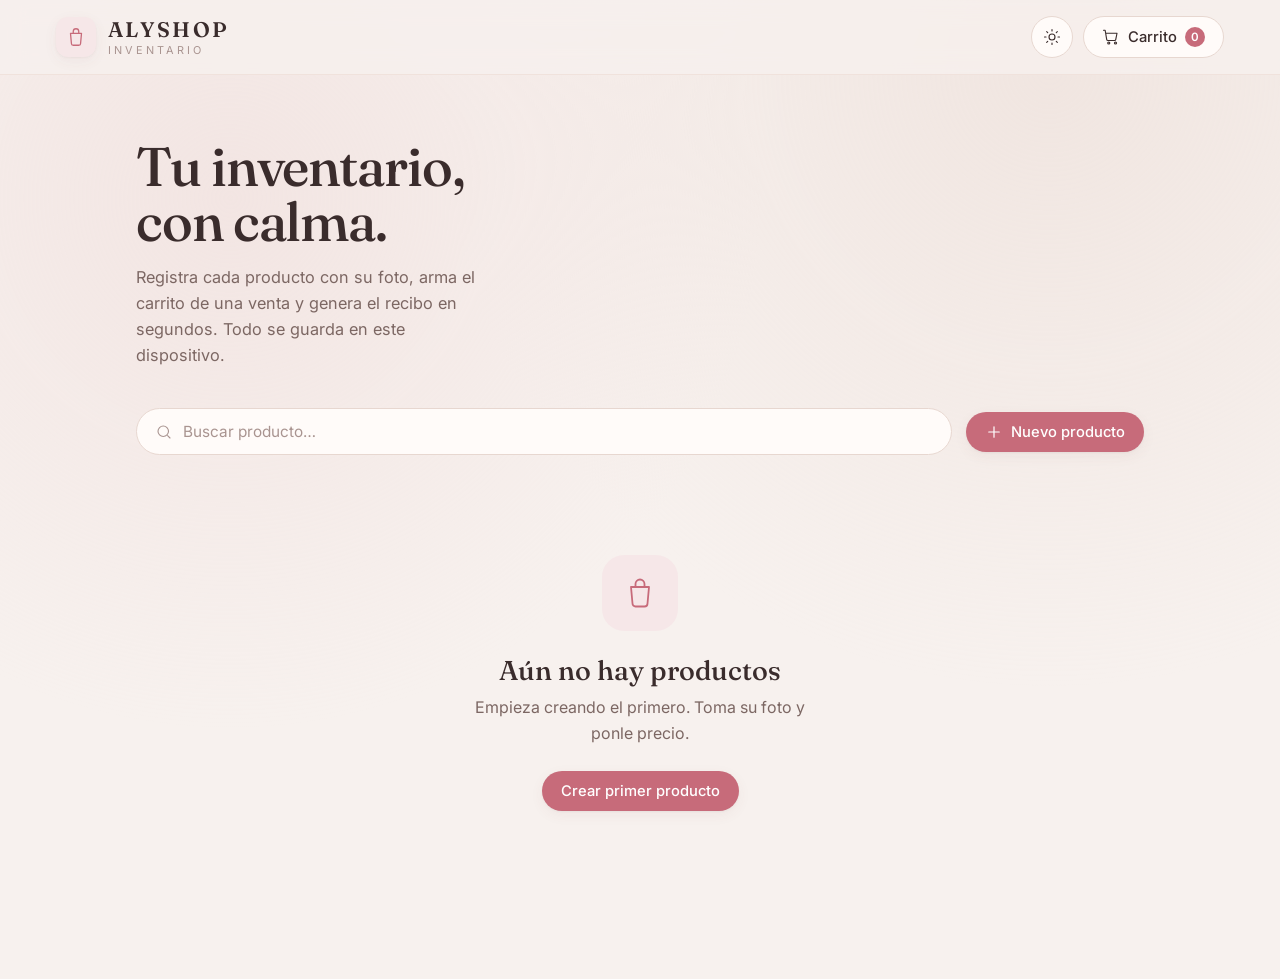
==== index.html @ b0dc9471 "ALYSHOP: SaaS de inventario (productos con foto, carrito, recibo)" ====
<!DOCTYPE html>
<html lang="es" data-theme="light">
<head>
<meta charset="UTF-8" />
<meta name="viewport" content="width=device-width, initial-scale=1.0" />
<title>ALYSHOP · Inventario</title>
<meta name="description" content="ALYSHOP — inventario simple: crea productos, arma el carrito y genera recibos." />
<link rel="preconnect" href="https://fonts.googleapis.com" />
<link rel="preconnect" href="https://fonts.gstatic.com" crossorigin />
<link href="https://fonts.googleapis.com/css2?family=Fraunces:ital,opsz,wght@0,9..144,400;0,9..144,500;0,9..144,600;1,9..144,400&family=Inter:wght@400;500;600&display=swap" rel="stylesheet" />
<link rel="stylesheet" href="styles.css" />
</head>
<body>
<div class="grain" aria-hidden="true"></div>

<header class="topbar">
  <div class="brand">
    <span class="brand-mark" aria-hidden="true">
      <svg viewBox="0 0 24 24" fill="none" stroke="currentColor" stroke-width="1.4" stroke-linecap="round" stroke-linejoin="round"><path d="M6 8h12l-1 11a2 2 0 0 1-2 2H9a2 2 0 0 1-2-2L6 8Z"/><path d="M9 8V6a3 3 0 0 1 6 0v2"/></svg>
    </span>
    <div class="brand-name">
      <span class="brand-word">ALYSHOP</span>
      <span class="brand-sub">Inventario</span>
    </div>
  </div>

  <div class="topbar-actions">
    <button class="ghost-btn" id="btn-theme" type="button" aria-label="Cambiar tema">
      <svg class="ico-sun" viewBox="0 0 24 24" fill="none" stroke="currentColor" stroke-width="1.5" stroke-linecap="round"><circle cx="12" cy="12" r="4"/><path d="M12 2v2M12 20v2M4.9 4.9l1.4 1.4M17.7 17.7l1.4 1.4M2 12h2M20 12h2M4.9 19.1l1.4-1.4M17.7 6.3l1.4-1.4"/></svg>
      <svg class="ico-moon" viewBox="0 0 24 24" fill="none" stroke="currentColor" stroke-width="1.5" stroke-linecap="round" stroke-linejoin="round"><path d="M21 12.8A8.5 8.5 0 1 1 11.2 3a6.5 6.5 0 0 0 9.8 9.8Z"/></svg>
    </button>
    <button class="cart-btn" id="btn-cart" type="button">
      <svg viewBox="0 0 24 24" fill="none" stroke="currentColor" stroke-width="1.5" stroke-linecap="round" stroke-linejoin="round"><circle cx="9" cy="20" r="1.4"/><circle cx="18" cy="20" r="1.4"/><path d="M2 3h2.2l2.1 12.4a1.5 1.5 0 0 0 1.5 1.2h9a1.5 1.5 0 0 0 1.5-1.2L20 7H5.2"/></svg>
      <span>Carrito</span>
      <span class="cart-count" id="cart-count">0</span>
    </button>
  </div>
</header>

<main class="wrap">
  <section class="intro">
    <h1>Tu inventario, con calma.</h1>
    <p>Registra cada producto con su foto, arma el carrito de una venta y genera el recibo en segundos. Todo se guarda en este dispositivo.</p>
  </section>

  <div class="toolbar">
    <div class="search">
      <svg viewBox="0 0 24 24" fill="none" stroke="currentColor" stroke-width="1.5" stroke-linecap="round"><circle cx="11" cy="11" r="7"/><path d="m20 20-3.2-3.2"/></svg>
      <input type="search" id="search" placeholder="Buscar producto…" aria-label="Buscar producto" />
    </div>
    <button class="primary-btn" id="btn-add" type="button">
      <svg viewBox="0 0 24 24" fill="none" stroke="currentColor" stroke-width="1.6" stroke-linecap="round"><path d="M12 5v14M5 12h14"/></svg>
      Nuevo producto
    </button>
  </div>

  <section id="grid" class="grid" aria-live="polite"></section>

  <section id="empty" class="empty" hidden>
    <div class="empty-art" aria-hidden="true">
      <svg viewBox="0 0 24 24" fill="none" stroke="currentColor" stroke-width="1.2" stroke-linecap="round" stroke-linejoin="round"><path d="M6 8h12l-1 11a2 2 0 0 1-2 2H9a2 2 0 0 1-2-2L6 8Z"/><path d="M9 8V6a3 3 0 0 1 6 0v2"/></svg>
    </div>
    <h2>Aún no hay productos</h2>
    <p>Empieza creando el primero. Toma su foto y ponle precio.</p>
    <button class="primary-btn" id="btn-add-empty" type="button">Crear primer producto</button>
  </section>
</main>

<!-- Panel: producto -->
<div class="sheet" id="sheet-product" hidden>
  <div class="sheet-scrim" data-close></div>
  <form class="sheet-card" id="form-product" autocomplete="off">
    <div class="sheet-head">
      <h2 id="product-title">Nuevo producto</h2>
      <button class="icon-btn" type="button" data-close aria-label="Cerrar">
        <svg viewBox="0 0 24 24" fill="none" stroke="currentColor" stroke-width="1.6" stroke-linecap="round"><path d="M6 6l12 12M18 6 6 18"/></svg>
      </button>
    </div>

    <label class="photo-field">
      <input type="file" id="photo-input" accept="image/*" capture="environment" hidden />
      <div class="photo-preview" id="photo-preview">
        <svg viewBox="0 0 24 24" fill="none" stroke="currentColor" stroke-width="1.4" stroke-linecap="round" stroke-linejoin="round"><path d="M3 8.5A1.5 1.5 0 0 1 4.5 7h2.2l1-1.6A1.5 1.5 0 0 1 9 4.7h6a1.5 1.5 0 0 1 1.3.7l1 1.6h2.2A1.5 1.5 0 0 1 21 8.5v9A1.5 1.5 0 0 1 19.5 19h-15A1.5 1.5 0 0 1 3 17.5v-9Z"/><circle cx="12" cy="12.5" r="3.2"/></svg>
        <span>Tomar o subir foto</span>
      </div>
      <button class="photo-clear" id="photo-clear" type="button" hidden aria-label="Quitar foto">
        <svg viewBox="0 0 24 24" fill="none" stroke="currentColor" stroke-width="1.6" stroke-linecap="round"><path d="M6 6l12 12M18 6 6 18"/></svg>
      </button>
    </label>

    <div class="field">
      <label for="p-name">Nombre</label>
      <input type="text" id="p-name" required maxlength="60" placeholder="Ej. Labial mate rosa" />
    </div>

    <div class="field-row">
      <div class="field">
        <label for="p-price">Precio (Q)</label>
        <input type="number" id="p-price" required min="0" step="0.01" placeholder="0.00" inputmode="decimal" />
      </div>
      <div class="field">
        <label for="p-stock">Existencias</label>
        <input type="number" id="p-stock" required min="0" step="1" value="1" inputmode="numeric" />
      </div>
    </div>

    <div class="field">
      <label for="p-note">Nota <span class="muted">(opcional)</span></label>
      <input type="text" id="p-note" maxlength="80" placeholder="Detalle, color, tono…" />
    </div>

    <div class="sheet-foot">
      <button class="text-btn danger" type="button" id="btn-delete" hidden>Eliminar</button>
      <div class="spacer"></div>
      <button class="ghost-btn" type="button" data-close>Cancelar</button>
      <button class="primary-btn" type="submit">Guardar</button>
    </div>
  </form>
</div>

<!-- Panel: carrito -->
<div class="sheet" id="sheet-cart" hidden>
  <div class="sheet-scrim" data-close></div>
  <aside class="cart-panel" role="dialog" aria-label="Carrito de venta">
    <div class="sheet-head">
      <h2>Carrito de venta</h2>
      <button class="icon-btn" type="button" data-close aria-label="Cerrar">
        <svg viewBox="0 0 24 24" fill="none" stroke="currentColor" stroke-width="1.6" stroke-linecap="round"><path d="M6 6l12 12M18 6 6 18"/></svg>
      </button>
    </div>

    <div class="cart-list" id="cart-list"></div>

    <div class="cart-empty" id="cart-empty">
      <p>El carrito está vacío. Toca un producto para agregarlo.</p>
    </div>

    <div class="cart-foot">
      <div class="cart-total">
        <span>Total</span>
        <strong id="cart-total">Q 0.00</strong>
      </div>
      <div class="cart-actions">
        <button class="ghost-btn" type="button" id="btn-clear-cart">Vaciar</button>
        <button class="primary-btn" type="button" id="btn-receipt">Generar recibo</button>
      </div>
    </div>
  </aside>
</div>

<!-- Recibo -->
<div class="sheet" id="sheet-receipt" hidden>
  <div class="sheet-scrim" data-close></div>
  <div class="receipt-card" role="dialog" aria-label="Recibo">
    <div class="sheet-head no-print">
      <h2>Recibo</h2>
      <button class="icon-btn" type="button" data-close aria-label="Cerrar">
        <svg viewBox="0 0 24 24" fill="none" stroke="currentColor" stroke-width="1.6" stroke-linecap="round"><path d="M6 6l12 12M18 6 6 18"/></svg>
      </button>
    </div>
    <div class="receipt" id="receipt-body"></div>
    <div class="sheet-foot no-print">
      <div class="spacer"></div>
      <button class="ghost-btn" type="button" data-close>Cerrar</button>
      <button class="primary-btn" type="button" id="btn-print">Imprimir / PDF</button>
    </div>
  </div>
</div>

<div class="toast" id="toast" role="status" aria-live="polite" hidden></div>

<script src="app.js"></script>
</body>
</html>
---- styles.css ----
/* ALYSHOP — inventario. Mundo visual: femenino sutil, cálido, sereno. */

:root {
  /* Luz cálida, malva/terracota desaturado — no rosa chicle */
  --bg:        #f7f1ee;
  --bg-tint:   #f2e8e4;
  --surface:   #fffbf9;
  --surface-2: #fbf3ef;
  --line:      #e7d7d0;
  --line-soft: #f0e2dc;

  --ink:       #3a2c2c;   /* café tinta */
  --ink-2:     #7c6763;   /* secundario tintado, no gris */
  --ink-3:     #a99490;

  --rose:      #c76b7a;   /* acento malva-rosa */
  --rose-deep: #a94f60;
  --rose-wash: #f6e7e8;
  --gold:      #c99a6b;   /* terracota/oro suave para totales */

  --focus:     #c76b7a;
  --danger:    #b4534e;

  --radius:    18px;
  --radius-sm: 12px;
  --shadow-1:  0 1px 2px rgba(88, 52, 52, .05), 0 4px 14px rgba(120, 70, 70, .06);
  --shadow-2:  0 2px 6px rgba(88, 52, 52, .08), 0 18px 44px rgba(120, 70, 70, .14);

  --sans: "Inter", system-ui, sans-serif;
  --serif: "Fraunces", Georgia, serif;

  --ease: cubic-bezier(.2, .7, .2, 1);
}

html[data-theme="dark"] {
  --bg:        #211a1c;
  --bg-tint:   #2a2124;
  --surface:   #2b2225;
  --surface-2: #322629;
  --line:      #3d2f33;
  --line-soft: #362a2d;

  --ink:       #f2e6e4;
  --ink-2:     #c6aca9;
  --ink-3:     #9a807e;

  --rose:      #e0899a;
  --rose-deep: #eaa0af;
  --rose-wash: #3a2a2f;
  --gold:      #d9b183;

  --shadow-1:  0 1px 2px rgba(0,0,0,.24), 0 6px 18px rgba(0,0,0,.28);
  --shadow-2:  0 3px 10px rgba(0,0,0,.32), 0 22px 50px rgba(0,0,0,.44);
}

* { box-sizing: border-box; }

html { color-scheme: light dark; }

body {
  margin: 0;
  font-family: var(--sans);
  color: var(--ink);
  background: var(--bg);
  -webkit-font-smoothing: antialiased;
  transition: background .5s var(--ease), color .5s var(--ease);
  min-height: 100vh;
}

/* Textura muy tenue para que no sea plano digital */
.grain {
  position: fixed; inset: 0; pointer-events: none; z-index: 0;
  opacity: .5; mix-blend-mode: multiply;
  background-image: radial-gradient(circle at 18% 22%, var(--rose-wash) 0, transparent 42%),
                    radial-gradient(circle at 82% 8%, var(--bg-tint) 0, transparent 46%);
}
html[data-theme="dark"] .grain { mix-blend-mode: screen; opacity: .28; }

::selection { background: var(--rose-wash); color: var(--ink); }
::-webkit-scrollbar { width: 12px; height: 12px; }
::-webkit-scrollbar-thumb { background: var(--line); border: 3px solid var(--bg); border-radius: 20px; }
::-webkit-scrollbar-thumb:hover { background: var(--ink-3); }
* { scrollbar-color: var(--line) var(--bg); scrollbar-width: thin; }

input, button { font-family: inherit; }
:focus-visible { outline: 2px solid var(--focus); outline-offset: 2px; border-radius: 6px; }

/* ---- topbar ---- */
.topbar {
  position: sticky; top: 0; z-index: 20;
  display: flex; align-items: center; justify-content: space-between;
  gap: 16px; padding: 16px clamp(16px, 5vw, 56px);
  background: color-mix(in srgb, var(--bg) 80%, transparent);
  backdrop-filter: blur(12px) saturate(1.1);
  border-bottom: 1px solid var(--line-soft);
}
.brand { display: flex; align-items: center; gap: 12px; }
.brand-mark {
  display: grid; place-items: center; width: 40px; height: 40px;
  color: var(--rose); background: var(--rose-wash);
  border-radius: 12px; box-shadow: var(--shadow-1);
}
.brand-mark svg { width: 22px; height: 22px; }
.brand-name { display: flex; flex-direction: column; line-height: 1; }
.brand-word {
  font-family: var(--serif); font-weight: 600; font-size: 1.32rem;
  letter-spacing: .11em; color: var(--ink);
}
.brand-sub { font-size: .68rem; letter-spacing: .28em; text-transform: uppercase; color: var(--ink-3); margin-top: 5px; }

.topbar-actions { display: flex; align-items: center; gap: 10px; }

.ghost-btn, .primary-btn, .cart-btn {
  display: inline-flex; align-items: center; gap: 8px;
  border-radius: 999px; padding: 10px 18px; font-size: .92rem; font-weight: 500;
  cursor: pointer; border: 1px solid transparent;
  transition: transform .18s var(--ease), background .25s var(--ease), border-color .25s var(--ease), box-shadow .25s var(--ease), color .25s var(--ease);
}
.ghost-btn svg, .primary-btn svg, .cart-btn svg { width: 18px; height: 18px; }
.ghost-btn { background: var(--surface); border-color: var(--line); color: var(--ink); }
.ghost-btn:hover { border-color: var(--rose); color: var(--rose-deep); transform: translateY(-1px); }
.primary-btn {
  background: var(--rose); color: #fff; box-shadow: var(--shadow-1);
}
html[data-theme="dark"] .primary-btn { color: #2a1418; }
.primary-btn:hover { background: var(--rose-deep); transform: translateY(-1px); box-shadow: var(--shadow-2); }
.primary-btn:active { transform: translateY(0); }

#btn-theme { padding: 10px; border-radius: 999px; width: 42px; height: 42px; justify-content: center; }
#btn-theme .ico-moon { display: none; }
html[data-theme="dark"] #btn-theme .ico-sun { display: none; }
html[data-theme="dark"] #btn-theme .ico-moon { display: block; }

.cart-btn { background: var(--surface); border-color: var(--line); color: var(--ink); position: relative; }
.cart-btn:hover { border-color: var(--rose); transform: translateY(-1px); }
.cart-count {
  min-width: 20px; height: 20px; padding: 0 5px; border-radius: 999px;
  background: var(--rose); color: #fff; font-size: .72rem; font-weight: 600;
  display: grid; place-items: center; transition: transform .25s var(--ease);
}
html[data-theme="dark"] .cart-count { color: #2a1418; }
.cart-count.bump { transform: scale(1.35); }

/* ---- layout ---- */
.wrap { position: relative; z-index: 1; max-width: 1120px; margin: 0 auto; padding: clamp(28px, 6vw, 64px) clamp(16px, 5vw, 56px) 96px; }

.intro { max-width: 34ch; margin-bottom: 40px; }
.intro h1 {
  font-family: var(--serif); font-weight: 500; font-size: clamp(2.2rem, 6vw, 3.4rem);
  line-height: 1.02; letter-spacing: -.02em; margin: 0 0 14px; text-wrap: balance;
}
.intro p { color: var(--ink-2); font-size: 1.02rem; line-height: 1.6; margin: 0; max-width: 46ch; }

.toolbar { display: flex; gap: 14px; align-items: center; margin-bottom: 28px; flex-wrap: wrap; }
.search {
  flex: 1; min-width: 220px; display: flex; align-items: center; gap: 10px;
  background: var(--surface); border: 1px solid var(--line); border-radius: 999px;
  padding: 0 18px; transition: border-color .25s var(--ease), box-shadow .25s var(--ease);
}
.search:focus-within { border-color: var(--rose); box-shadow: 0 0 0 4px var(--rose-wash); }
.search svg { width: 18px; height: 18px; color: var(--ink-3); flex: none; }
.search input { flex: 1; border: none; background: none; padding: 13px 0; color: var(--ink); font-size: .96rem; }
.search input:focus { outline: none; }
.search input::placeholder { color: var(--ink-3); }

/* ---- grid ---- */
.grid { display: grid; grid-template-columns: repeat(auto-fill, minmax(200px, 1fr)); gap: 18px; }

.card {
  position: relative; background: var(--surface); border: 1px solid var(--line-soft);
  border-radius: var(--radius); overflow: hidden; cursor: pointer;
  box-shadow: var(--shadow-1);
  transition: transform .22s var(--ease), box-shadow .28s var(--ease), border-color .28s var(--ease);
  animation: rise .5s var(--ease) both;
}
.card:hover { transform: translateY(-4px); box-shadow: var(--shadow-2); border-color: var(--line); }
.card:active { transform: translateY(-1px); }
@keyframes rise { from { opacity: 0; transform: translateY(14px); } }

.card-photo {
  aspect-ratio: 4 / 3; background: var(--surface-2); position: relative; overflow: hidden;
  display: grid; place-items: center;
}
.card-photo img { width: 100%; height: 100%; object-fit: cover; display: block; }
.card-photo .noimg { color: var(--ink-3); }
.card-photo .noimg svg { width: 32px; height: 32px; }

.card-stock {
  position: absolute; top: 10px; right: 10px; z-index: 2;
  background: color-mix(in srgb, var(--surface) 82%, transparent);
  backdrop-filter: blur(6px);
  color: var(--ink-2); font-size: .72rem; font-weight: 500;
  padding: 4px 10px; border-radius: 999px; border: 1px solid var(--line-soft);
}
.card-stock.out { color: var(--danger); }

.card-body { padding: 14px 16px 16px; }
.card-name { font-weight: 600; font-size: .98rem; margin: 0 0 3px; line-height: 1.25; }
.card-note { color: var(--ink-3); font-size: .78rem; margin: 0 0 12px; min-height: .9em; }
.card-foot { display: flex; align-items: center; justify-content: space-between; gap: 8px; }
.card-price { font-family: var(--serif); font-weight: 500; font-size: 1.18rem; letter-spacing: -.01em; font-variant-numeric: tabular-nums; }
.card-add {
  display: inline-flex; align-items: center; gap: 5px; border: 1px solid var(--line);
  background: var(--surface-2); color: var(--rose-deep); border-radius: 999px;
  padding: 7px 12px; font-size: .8rem; font-weight: 500; cursor: pointer;
  transition: background .2s var(--ease), border-color .2s var(--ease), transform .18s var(--ease);
}
.card-add svg { width: 15px; height: 15px; }
.card-add:hover { background: var(--rose); color: #fff; border-color: var(--rose); transform: scale(1.04); }
html[data-theme="dark"] .card-add:hover { color: #2a1418; }
.card-add:disabled { opacity: .45; cursor: not-allowed; }

/* ---- empty ---- */
.empty { text-align: center; padding: 72px 20px; max-width: 40ch; margin: 0 auto; }
.empty-art { width: 76px; height: 76px; margin: 0 auto 22px; display: grid; place-items: center; color: var(--rose); background: var(--rose-wash); border-radius: 22px; }
.empty-art svg { width: 36px; height: 36px; }
.empty h2 { font-family: var(--serif); font-weight: 500; font-size: 1.7rem; margin: 0 0 8px; }
.empty p { color: var(--ink-2); margin: 0 0 24px; line-height: 1.6; }

/* ---- sheets (paneles) ---- */
.sheet { position: fixed; inset: 0; z-index: 60; display: grid; }
.sheet[hidden] { display: none; }
.sheet-scrim { position: absolute; inset: 0; background: rgba(48, 28, 30, .38); backdrop-filter: blur(3px); animation: fade .3s var(--ease); }
@keyframes fade { from { opacity: 0; } }

.sheet-card, .cart-panel, .receipt-card {
  position: relative; background: var(--surface); box-shadow: var(--shadow-2);
  animation: pop .38s var(--ease) both;
}
@keyframes pop { from { opacity: 0; transform: translateY(24px) scale(.98); } }

/* Producto: centrado */
.sheet-card {
  margin: auto; width: min(480px, calc(100vw - 32px)); max-height: calc(100vh - 48px);
  overflow: auto; border-radius: var(--radius); padding: 22px;
  border: 1px solid var(--line);
}
/* Carrito: lateral derecho */
.cart-panel {
  margin-left: auto; width: min(420px, 100vw); height: 100%;
  display: flex; flex-direction: column; padding: 22px; border-left: 1px solid var(--line);
  animation: slideIn .4s var(--ease) both;
}
@keyframes slideIn { from { transform: translateX(40px); opacity: 0; } }

.sheet-head { display: flex; align-items: center; justify-content: space-between; margin-bottom: 20px; }
.sheet-head h2 { font-family: var(--serif); font-weight: 500; font-size: 1.4rem; margin: 0; }
.icon-btn {
  border: 1px solid var(--line); background: var(--surface-2); color: var(--ink-2);
  width: 36px; height: 36px; border-radius: 10px; display: grid; place-items: center; cursor: pointer;
  transition: color .2s var(--ease), border-color .2s var(--ease);
}
.icon-btn svg { width: 18px; height: 18px; }
.icon-btn:hover { color: var(--rose-deep); border-color: var(--rose); }

/* photo field */
.photo-field { position: relative; display: block; margin-bottom: 18px; cursor: pointer; }
.photo-preview {
  aspect-ratio: 4 / 3; border-radius: var(--radius-sm); border: 1.5px dashed var(--line);
  background: var(--surface-2); display: grid; place-items: center; gap: 10px;
  color: var(--ink-3); overflow: hidden; transition: border-color .25s var(--ease), background .25s var(--ease);
}
.photo-field:hover .photo-preview { border-color: var(--rose); }
.photo-preview svg { width: 34px; height: 34px; }
.photo-preview span { font-size: .84rem; }
.photo-preview img { width: 100%; height: 100%; object-fit: cover; }
.photo-clear {
  position: absolute; top: 10px; right: 10px; width: 32px; height: 32px; border-radius: 999px;
  background: rgba(48,28,30,.55); color: #fff; border: none; display: grid; place-items: center; cursor: pointer;
}
.photo-clear svg { width: 16px; height: 16px; }

.field { margin-bottom: 16px; }
.field-row { display: grid; grid-template-columns: 1fr 1fr; gap: 14px; }
.field label { display: block; font-size: .82rem; font-weight: 500; color: var(--ink-2); margin-bottom: 7px; }
.field .muted { color: var(--ink-3); font-weight: 400; }
.field input {
  width: 100%; border: 1px solid var(--line); background: var(--surface-2); color: var(--ink);
  border-radius: var(--radius-sm); padding: 12px 14px; font-size: .96rem; caret-color: var(--rose);
  transition: border-color .2s var(--ease), box-shadow .2s var(--ease), background .2s var(--ease);
}
.field input::placeholder { color: var(--ink-3); }
.field input:focus { outline: none; border-color: var(--rose); box-shadow: 0 0 0 4px var(--rose-wash); background: var(--surface); }

.sheet-foot { display: flex; align-items: center; gap: 10px; margin-top: 24px; }
.sheet-foot .spacer, .cart-foot .spacer { flex: 1; }
.text-btn { background: none; border: none; cursor: pointer; font-size: .9rem; font-weight: 500; padding: 8px 4px; color: var(--ink-2); }
.text-btn.danger { color: var(--danger); }
.text-btn.danger:hover { text-decoration: underline; text-underline-offset: 3px; }

/* ---- cart ---- */
.cart-list { flex: 1; overflow: auto; display: flex; flex-direction: column; gap: 12px; margin: 0 -4px; padding: 0 4px; }
.cart-item { display: flex; gap: 12px; align-items: center; padding: 10px; border: 1px solid var(--line-soft); border-radius: var(--radius-sm); background: var(--surface-2); }
.cart-thumb { width: 52px; height: 52px; border-radius: 10px; object-fit: cover; background: var(--bg-tint); flex: none; display: grid; place-items: center; color: var(--ink-3); }
.cart-thumb svg { width: 20px; height: 20px; }
.cart-info { flex: 1; min-width: 0; }
.cart-info .n { font-weight: 500; font-size: .9rem; margin: 0 0 2px; white-space: nowrap; overflow: hidden; text-overflow: ellipsis; }
.cart-info .p { color: var(--ink-2); font-size: .8rem; font-variant-numeric: tabular-nums; }
.qty { display: flex; align-items: center; gap: 6px; }
.qty button {
  width: 28px; height: 28px; border-radius: 8px; border: 1px solid var(--line); background: var(--surface);
  color: var(--ink); cursor: pointer; font-size: 1rem; line-height: 1; display: grid; place-items: center;
  transition: border-color .2s var(--ease), color .2s var(--ease);
}
.qty button:hover { border-color: var(--rose); color: var(--rose-deep); }
.qty span { min-width: 22px; text-align: center; font-variant-numeric: tabular-nums; font-size: .9rem; }

.cart-empty { flex: 1; display: grid; place-items: center; text-align: center; color: var(--ink-3); padding: 20px; }
.cart-empty p { max-width: 24ch; line-height: 1.5; }

.cart-foot { border-top: 1px solid var(--line-soft); padding-top: 18px; margin-top: 8px; }
.cart-total { display: flex; align-items: baseline; justify-content: space-between; margin-bottom: 16px; }
.cart-total span { color: var(--ink-2); font-size: .92rem; }
.cart-total strong { font-family: var(--serif); font-weight: 600; font-size: 1.7rem; color: var(--gold); font-variant-numeric: tabular-nums; letter-spacing: -.01em; }
.cart-actions { display: flex; gap: 10px; }
.cart-actions .ghost-btn { flex: none; }
.cart-actions .primary-btn { flex: 1; justify-content: center; }

/* ---- receipt ---- */
.receipt-card { margin: auto; width: min(420px, calc(100vw - 32px)); max-height: calc(100vh - 48px); overflow: auto; border-radius: var(--radius); padding: 22px; border: 1px solid var(--line); }
.receipt { background: var(--surface-2); border: 1px solid var(--line-soft); border-radius: var(--radius-sm); padding: 24px; }
.receipt-brand { text-align: center; margin-bottom: 18px; }
.receipt-brand .w { font-family: var(--serif); font-weight: 600; letter-spacing: .12em; font-size: 1.3rem; }
.receipt-brand .m { color: var(--ink-3); font-size: .74rem; margin-top: 4px; }
.receipt-meta { display: flex; justify-content: space-between; color: var(--ink-3); font-size: .76rem; margin-bottom: 16px; padding-bottom: 14px; border-bottom: 1px dashed var(--line); }
.receipt-lines { display: flex; flex-direction: column; gap: 10px; margin-bottom: 16px; }
.receipt-line { display: flex; justify-content: space-between; gap: 12px; font-size: .88rem; }
.receipt-line .ln { color: var(--ink); }
.receipt-line .lq { color: var(--ink-3); font-size: .78rem; }
.receipt-line .lp { font-variant-numeric: tabular-nums; color: var(--ink); white-space: nowrap; }
.receipt-total { display: flex; justify-content: space-between; align-items: baseline; padding-top: 14px; border-top: 1px dashed var(--line); }
.receipt-total span { font-weight: 500; }
.receipt-total strong { font-family: var(--serif); font-weight: 600; font-size: 1.4rem; color: var(--gold); font-variant-numeric: tabular-nums; }
.receipt-thanks { text-align: center; color: var(--ink-3); font-size: .76rem; margin-top: 18px; font-style: italic; }

/* ---- toast ---- */
.toast {
  position: fixed; left: 50%; bottom: 28px; transform: translateX(-50%) translateY(12px);
  background: var(--ink); color: var(--bg); padding: 12px 20px; border-radius: 999px;
  font-size: .88rem; z-index: 90; box-shadow: var(--shadow-2); opacity: 0;
  transition: opacity .3s var(--ease), transform .3s var(--ease);
}
.toast.show { opacity: 1; transform: translateX(-50%) translateY(0); }

@media (max-width: 560px) {
  .brand-sub { display: none; }
  .cart-btn span:not(.cart-count) { display: none; }
  .cart-panel { width: 100%; }
  .field-row { grid-template-columns: 1fr; }
}

@media (prefers-reduced-motion: reduce) {
  *, *::before, *::after { animation-duration: .01ms !important; transition-duration: .01ms !important; }
}

/* ---- print (recibo) ---- */
@media print {
  body > *:not(#sheet-receipt) { display: none !important; }
  #sheet-receipt, #sheet-receipt * { visibility: visible; }
  .sheet-scrim, .no-print { display: none !important; }
  #sheet-receipt { position: static; }
  .receipt-card { box-shadow: none; border: none; width: 100%; max-height: none; padding: 0; animation: none; }
  .receipt { border: none; background: #fff; color: #000; }
  .receipt * { color: #000 !important; }
}
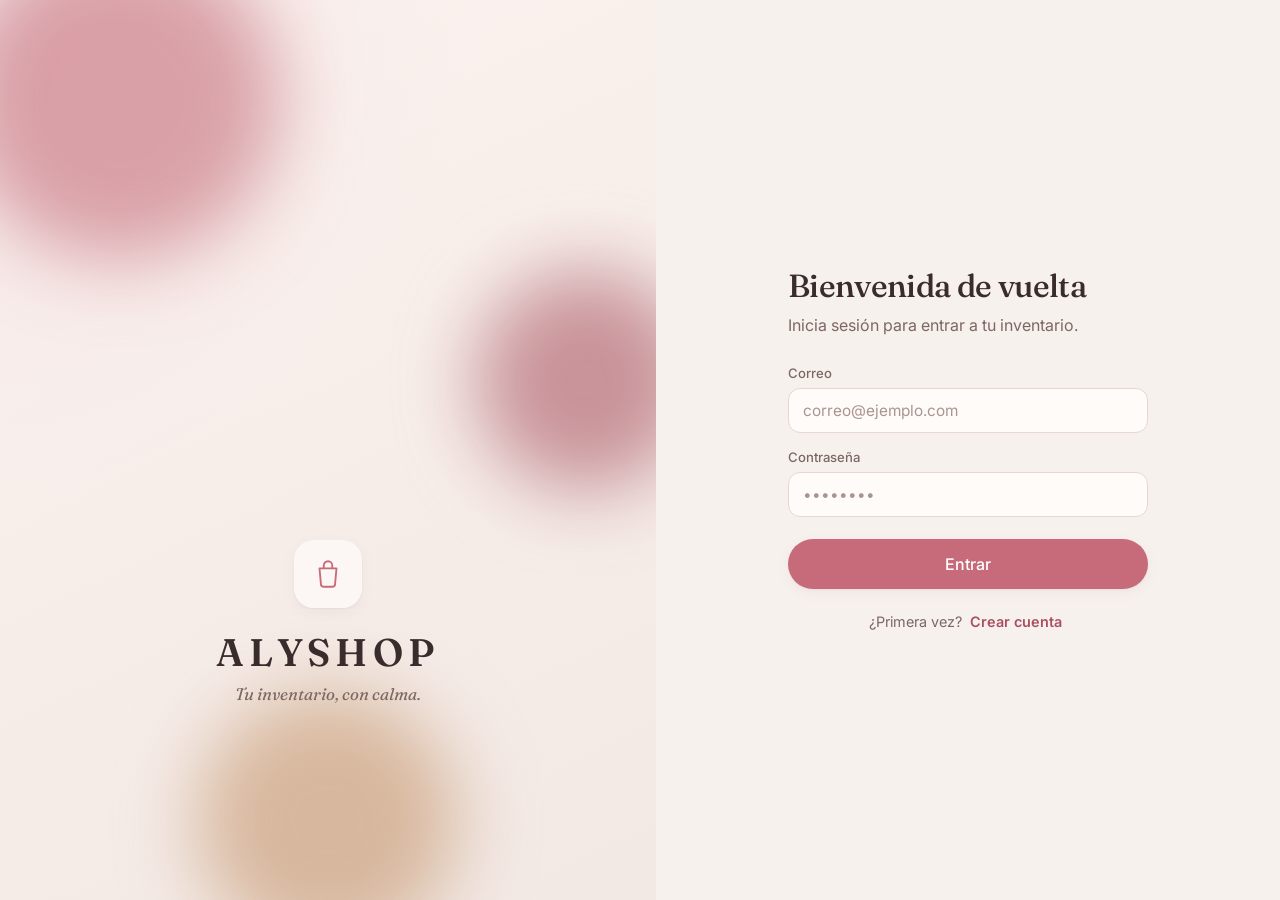
==== commit 63510751: "Login local (registro + sesión) y animaciones más llamativas" ====
--- a/index.html
+++ b/index.html
@@ -13,6 +13,51 @@
 <body>
 <div class="grain" aria-hidden="true"></div>
 
+<!-- Pantalla de acceso -->
+<div class="auth" id="auth">
+  <div class="auth-aside" aria-hidden="true">
+    <div class="auth-orbs"><span></span><span></span><span></span></div>
+    <div class="auth-quote">
+      <span class="auth-mark">
+        <svg viewBox="0 0 24 24" fill="none" stroke="currentColor" stroke-width="1.3" stroke-linecap="round" stroke-linejoin="round"><path d="M6 8h12l-1 11a2 2 0 0 1-2 2H9a2 2 0 0 1-2-2L6 8Z"/><path d="M9 8V6a3 3 0 0 1 6 0v2"/></svg>
+      </span>
+      <p class="auth-word">ALYSHOP</p>
+      <p class="auth-tag">Tu inventario, con calma.</p>
+    </div>
+  </div>
+
+  <div class="auth-panel">
+    <form class="auth-form" id="auth-form" autocomplete="off">
+      <h1 id="auth-title">Bienvenida de vuelta</h1>
+      <p class="auth-sub" id="auth-sub">Inicia sesión para entrar a tu inventario.</p>
+
+      <div class="field auth-only-register" hidden>
+        <label for="a-name">Nombre</label>
+        <input type="text" id="a-name" maxlength="40" placeholder="¿Cómo te llamas?" />
+      </div>
+      <div class="field">
+        <label for="a-email">Correo</label>
+        <input type="email" id="a-email" required placeholder="correo@ejemplo.com" autocomplete="username" />
+      </div>
+      <div class="field">
+        <label for="a-pass">Contraseña</label>
+        <input type="password" id="a-pass" required minlength="4" placeholder="••••••••" autocomplete="current-password" />
+      </div>
+
+      <p class="auth-error" id="auth-error" hidden></p>
+
+      <button class="primary-btn auth-submit" type="submit" id="auth-submit">Entrar</button>
+
+      <p class="auth-switch">
+        <span id="auth-switch-text">¿Primera vez?</span>
+        <button type="button" id="auth-switch-btn">Crear cuenta</button>
+      </p>
+    </form>
+  </div>
+</div>
+
+<div id="app" hidden>
+
 <header class="topbar">
   <div class="brand">
     <span class="brand-mark" aria-hidden="true">
@@ -34,12 +79,15 @@
       <span>Carrito</span>
       <span class="cart-count" id="cart-count">0</span>
     </button>
+    <button class="ghost-btn" id="btn-logout" type="button" aria-label="Cerrar sesión">
+      <svg viewBox="0 0 24 24" fill="none" stroke="currentColor" stroke-width="1.5" stroke-linecap="round" stroke-linejoin="round"><path d="M9 21H5a2 2 0 0 1-2-2V5a2 2 0 0 1 2-2h4"/><path d="M16 17l5-5-5-5M21 12H9"/></svg>
+    </button>
   </div>
 </header>
 
 <main class="wrap">
   <section class="intro">
-    <h1>Tu inventario, con calma.</h1>
+    <h1 id="intro-title">Tu inventario, con calma.</h1>
     <p>Registra cada producto con su foto, arma el carrito de una venta y genera el recibo en segundos. Todo se guarda en este dispositivo.</p>
   </section>
 
@@ -65,6 +113,7 @@
     <button class="primary-btn" id="btn-add-empty" type="button">Crear primer producto</button>
   </section>
 </main>
+</div><!-- /#app -->
 
 <!-- Panel: producto -->
 <div class="sheet" id="sheet-product" hidden>
--- a/styles.css
+++ b/styles.css
@@ -353,6 +353,115 @@
   *, *::before, *::after { animation-duration: .01ms !important; transition-duration: .01ms !important; }
 }
 
+/* ================= LOGIN / REGISTRO ================= */
+.auth {
+  position: fixed; inset: 0; z-index: 40; display: grid;
+  grid-template-columns: 1.05fr 1fr; background: var(--bg);
+  animation: authIn .6s var(--ease) both;
+}
+.auth.leaving { animation: authOut .5s var(--ease) forwards; }
+@keyframes authIn { from { opacity: 0; } }
+@keyframes authOut { to { opacity: 0; transform: scale(.98); pointer-events: none; } }
+
+/* costado ilustrado con orbes en movimiento */
+.auth-aside {
+  position: relative; overflow: hidden;
+  background:
+    radial-gradient(120% 100% at 0% 0%, var(--rose-wash) 0, transparent 60%),
+    linear-gradient(155deg, var(--surface-2), var(--bg-tint));
+  display: grid; place-items: center;
+}
+.auth-orbs span {
+  position: absolute; border-radius: 50%; filter: blur(38px); opacity: .55;
+  mix-blend-mode: multiply;
+}
+html[data-theme="dark"] .auth-orbs span { mix-blend-mode: screen; opacity: .4; }
+.auth-orbs span:nth-child(1) { width: 320px; height: 320px; background: var(--rose); top: -60px; left: -40px; animation: float1 16s var(--ease) infinite; }
+.auth-orbs span:nth-child(2) { width: 260px; height: 260px; background: var(--gold); bottom: -50px; left: 30%; animation: float2 19s var(--ease) infinite; }
+.auth-orbs span:nth-child(3) { width: 220px; height: 220px; background: var(--rose-deep); top: 30%; right: -40px; animation: float3 22s var(--ease) infinite; }
+@keyframes float1 { 50% { transform: translate(60px, 80px) scale(1.15); } }
+@keyframes float2 { 50% { transform: translate(-50px, -40px) scale(1.1); } }
+@keyframes float3 { 50% { transform: translate(-40px, 50px) scale(1.2); } }
+
+.auth-quote { position: relative; text-align: center; z-index: 1; padding: 24px; }
+.auth-mark {
+  display: inline-grid; place-items: center; width: 68px; height: 68px; margin-bottom: 20px;
+  color: var(--rose); background: color-mix(in srgb, var(--surface) 70%, transparent);
+  border-radius: 20px; box-shadow: var(--shadow-1); backdrop-filter: blur(4px);
+  animation: markPop .8s var(--ease) .2s both;
+}
+.auth-mark svg { width: 34px; height: 34px; }
+@keyframes markPop { from { opacity: 0; transform: translateY(16px) rotate(-8deg); } }
+.auth-word { font-family: var(--serif); font-weight: 600; font-size: 2.4rem; letter-spacing: .14em; margin: 0; color: var(--ink); }
+.auth-tag { font-family: var(--serif); font-style: italic; color: var(--ink-2); font-size: 1.05rem; margin: 8px 0 0; }
+
+.auth-panel { display: grid; place-items: center; padding: 32px; overflow: auto; }
+.auth-form { width: min(360px, 100%); animation: formRise .7s var(--ease) .1s both; }
+@keyframes formRise { from { opacity: 0; transform: translateY(22px); } }
+.auth-form h1 { font-family: var(--serif); font-weight: 500; font-size: 2rem; letter-spacing: -.02em; margin: 0 0 8px; }
+.auth-sub { color: var(--ink-2); margin: 0 0 28px; line-height: 1.5; }
+.auth-form .field input { background: var(--surface); }
+.auth-error {
+  color: var(--danger); font-size: .84rem; margin: -4px 0 14px; padding: 10px 14px;
+  background: color-mix(in srgb, var(--danger) 10%, transparent); border-radius: 10px;
+  animation: shake .4s var(--ease);
+}
+@keyframes shake { 0%,100%{transform:translateX(0)} 25%{transform:translateX(-6px)} 75%{transform:translateX(6px)} }
+.auth-submit { width: 100%; justify-content: center; padding: 14px; font-size: 1rem; margin-top: 6px; }
+.auth-switch { text-align: center; margin: 20px 0 0; color: var(--ink-2); font-size: .9rem; }
+.auth-switch button { background: none; border: none; color: var(--rose-deep); font-weight: 600; cursor: pointer; font-size: .9rem; padding: 4px; }
+.auth-switch button:hover { text-decoration: underline; text-underline-offset: 3px; }
+
+@media (max-width: 760px) {
+  .auth { grid-template-columns: 1fr; }
+  .auth-aside { display: none; }
+}
+
+/* entrada de la app tras login */
+#app { animation: appReveal .6s var(--ease) both; }
+@keyframes appReveal { from { opacity: 0; transform: translateY(10px); } }
+
+/* ================= MOTION MÁS LLAMATIVO ================= */
+/* la marca del topbar respira sutil al hacer hover */
+.brand-mark { transition: transform .5s var(--ease); }
+.brand:hover .brand-mark { transform: rotate(-6deg) scale(1.08); }
+
+/* cascada al aparecer las tarjetas */
+.card { animation: cardIn .55s var(--ease) both; animation-delay: calc(var(--i, 0) * 55ms); }
+@keyframes cardIn { from { opacity: 0; transform: translateY(20px) scale(.97); } }
+
+/* foto de la tarjeta con zoom suave */
+.card-photo img { transition: transform .5s var(--ease); }
+.card:hover .card-photo img { transform: scale(1.06); }
+
+/* brillo que barre la tarjeta al pasar el cursor */
+.card::after {
+  content: ""; position: absolute; inset: 0; pointer-events: none; border-radius: inherit;
+  background: linear-gradient(115deg, transparent 30%, color-mix(in srgb, var(--surface) 55%, transparent) 50%, transparent 70%);
+  transform: translateX(-120%); transition: transform .7s var(--ease); z-index: 3;
+}
+.card:hover::after { transform: translateX(120%); }
+
+/* el contador del carrito pulsa cuando cambia */
+.cart-count.bump { animation: pulse .5s var(--ease); }
+@keyframes pulse { 0%{transform:scale(1)} 35%{transform:scale(1.5)} 60%{transform:scale(.9)} 100%{transform:scale(1)} }
+
+/* botón agregar: el ícono gira al hover */
+.card-add svg { transition: transform .35s var(--ease); }
+.card-add:hover svg { transform: rotate(90deg); }
+
+/* recibo aparece con un sello */
+.receipt { animation: stamp .5s var(--ease) both; }
+@keyframes stamp { from { opacity: 0; transform: scale(.94) rotate(-1deg); } }
+
+/* total del carrito late al actualizarse */
+.cart-total strong.tick { animation: tick .4s var(--ease); }
+@keyframes tick { 50% { transform: scale(1.12); color: var(--rose-deep); } }
+
+@media (prefers-reduced-motion: reduce) {
+  .auth-orbs span, .brand-mark, .card, .card::after { animation: none !important; }
+}
+
 /* ---- print (recibo) ---- */
 @media print {
   body > *:not(#sheet-receipt) { display: none !important; }
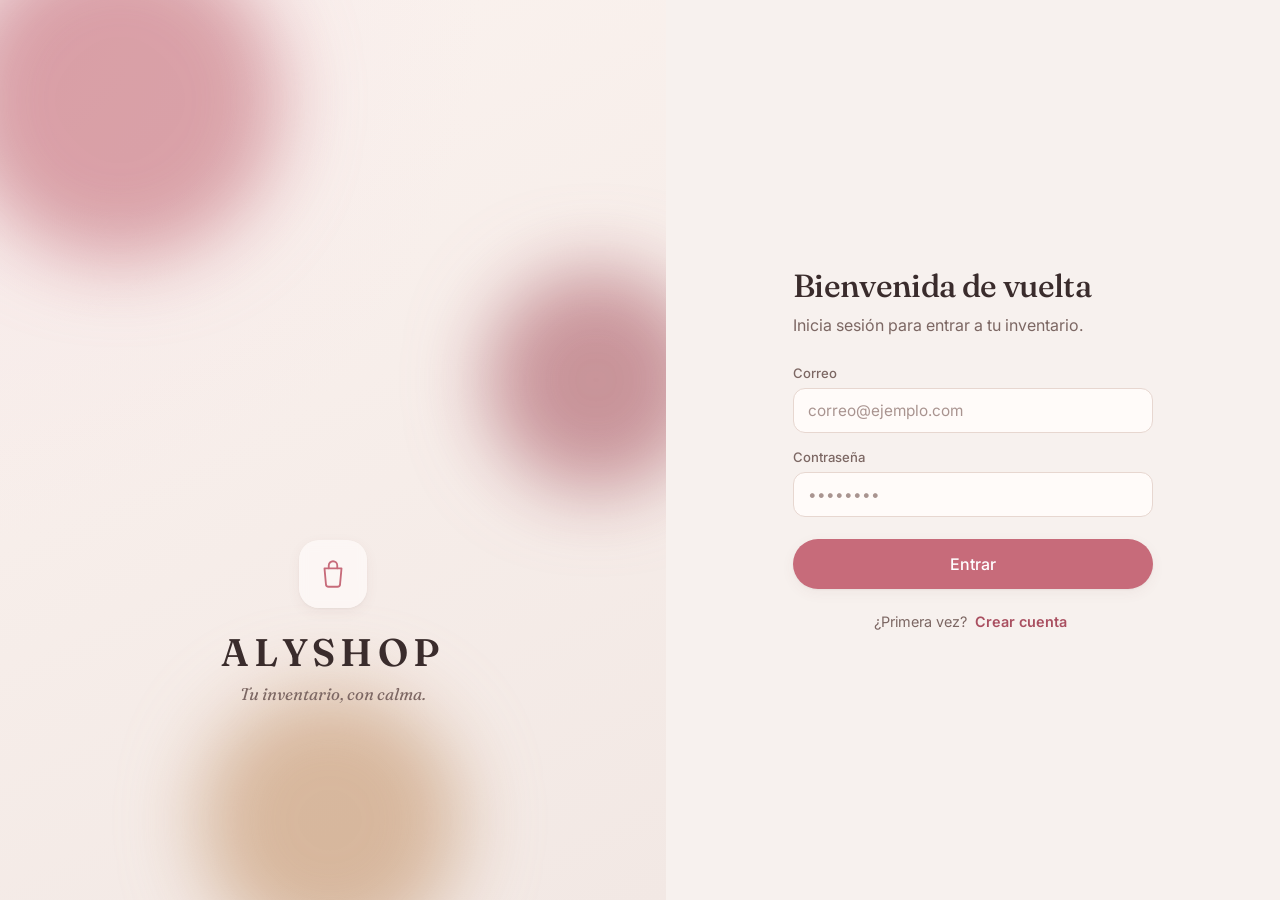
==== commit 35039a7b: "Cache-busting: assets versionados ?v=3 + meta no-cache + recarga bfcache (arregla version vieja pega" ====
--- a/index.html
+++ b/index.html
@@ -3,12 +3,19 @@
 <head>
 <meta charset="UTF-8" />
 <meta name="viewport" content="width=device-width, initial-scale=1.0" />
+<meta http-equiv="Cache-Control" content="no-cache, no-store, must-revalidate" />
+<meta http-equiv="Pragma" content="no-cache" />
+<meta http-equiv="Expires" content="0" />
 <title>ALYSHOP · Inventario</title>
 <meta name="description" content="ALYSHOP — inventario simple: crea productos, arma el carrito y genera recibos." />
 <link rel="preconnect" href="https://fonts.googleapis.com" />
 <link rel="preconnect" href="https://fonts.gstatic.com" crossorigin />
 <link href="https://fonts.googleapis.com/css2?family=Fraunces:ital,opsz,wght@0,9..144,400;0,9..144,500;0,9..144,600;1,9..144,400&family=Inter:wght@400;500;600&display=swap" rel="stylesheet" />
-<link rel="stylesheet" href="styles.css" />
+<link rel="stylesheet" href="styles.css?v=3" />
+<script>
+// Si la página se restaura desde el caché de retroceso (bfcache), recargar desde red.
+window.addEventListener("pageshow", (e) => { if (e.persisted) location.reload(); });
+</script>
 </head>
 <body>
 <div class="grain" aria-hidden="true"></div>
@@ -218,6 +225,6 @@
 
 <div class="toast" id="toast" role="status" aria-live="polite" hidden></div>
 
-<script src="app.js"></script>
+<script src="app.js?v=3"></script>
 </body>
 </html>
--- a/styles.css
+++ b/styles.css
@@ -55,7 +55,10 @@
 
 * { box-sizing: border-box; }
 
-html { color-scheme: light dark; }
+/* el atributo hidden debe ganar a cualquier display de regla (auth/app usan flex/grid) */
+[hidden] { display: none !important; }
+
+html { color-scheme: light dark; overflow-x: hidden; }
 
 body {
   margin: 0;
@@ -355,10 +358,12 @@
 
 /* ================= LOGIN / REGISTRO ================= */
 .auth {
-  position: fixed; inset: 0; z-index: 40; display: grid;
-  grid-template-columns: 1.05fr 1fr; background: var(--bg);
+  position: fixed; inset: 0; z-index: 40; display: flex;
+  background: var(--bg); overflow: auto;
   animation: authIn .6s var(--ease) both;
 }
+.auth-aside { flex: 1 1 52%; min-width: 0; }
+.auth-panel { flex: 1 1 48%; min-width: 0; }
 .auth.leaving { animation: authOut .5s var(--ease) forwards; }
 @keyframes authIn { from { opacity: 0; } }
 @keyframes authOut { to { opacity: 0; transform: scale(.98); pointer-events: none; } }
@@ -395,8 +400,8 @@
 .auth-word { font-family: var(--serif); font-weight: 600; font-size: 2.4rem; letter-spacing: .14em; margin: 0; color: var(--ink); }
 .auth-tag { font-family: var(--serif); font-style: italic; color: var(--ink-2); font-size: 1.05rem; margin: 8px 0 0; }
 
-.auth-panel { display: grid; place-items: center; padding: 32px; overflow: auto; }
-.auth-form { width: min(360px, 100%); animation: formRise .7s var(--ease) .1s both; }
+.auth-panel { display: flex; align-items: center; justify-content: center; padding: 40px 24px; }
+.auth-form { width: 100%; max-width: 360px; animation: formRise .7s var(--ease) .1s both; }
 @keyframes formRise { from { opacity: 0; transform: translateY(22px); } }
 .auth-form h1 { font-family: var(--serif); font-weight: 500; font-size: 2rem; letter-spacing: -.02em; margin: 0 0 8px; }
 .auth-sub { color: var(--ink-2); margin: 0 0 28px; line-height: 1.5; }
@@ -413,8 +418,8 @@
 .auth-switch button:hover { text-decoration: underline; text-underline-offset: 3px; }
 
 @media (max-width: 760px) {
-  .auth { grid-template-columns: 1fr; }
   .auth-aside { display: none; }
+  .auth-panel { flex: 1 1 100%; }
 }
 
 /* entrada de la app tras login */
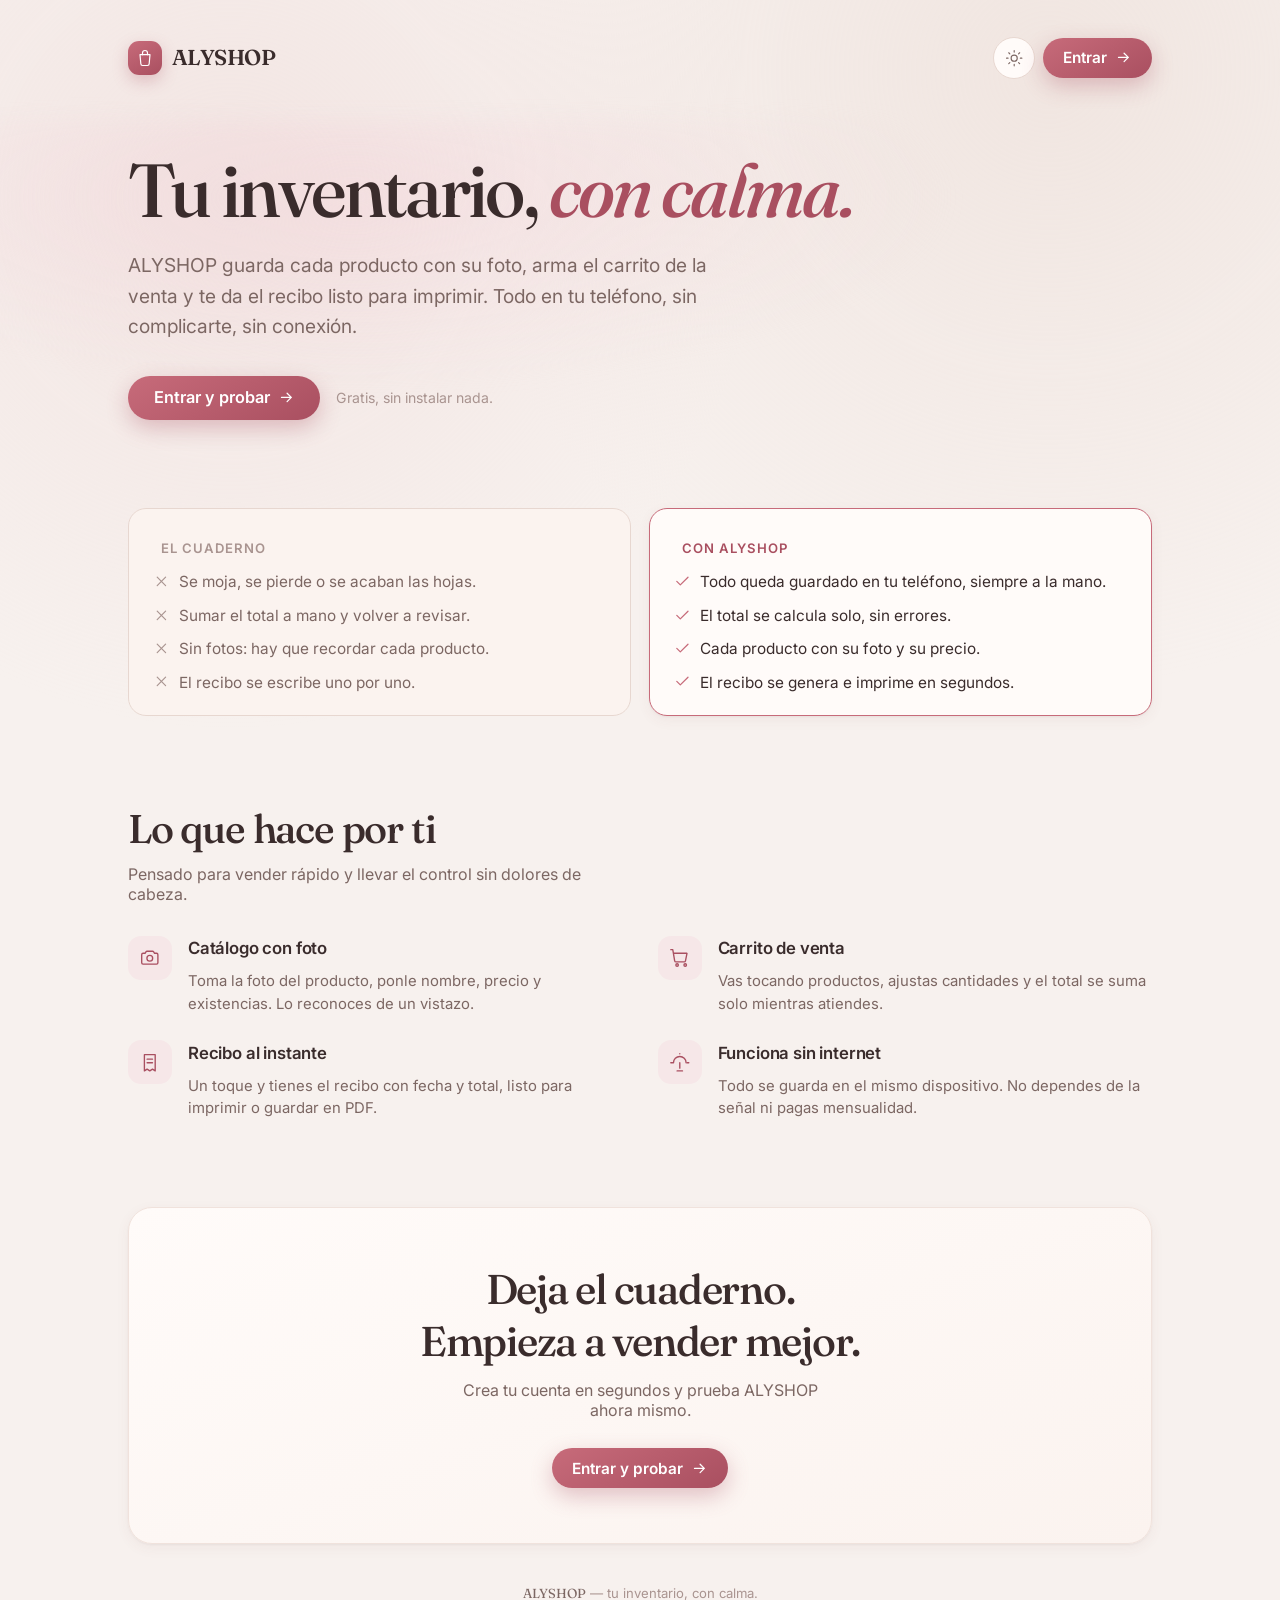
==== commit 7dbfea84: "Portada promocional como home; app movida a app.html (v4)" ====
--- a/index.html
+++ b/index.html
@@ -6,225 +6,148 @@
 <meta http-equiv="Cache-Control" content="no-cache, no-store, must-revalidate" />
 <meta http-equiv="Pragma" content="no-cache" />
 <meta http-equiv="Expires" content="0" />
-<title>ALYSHOP · Inventario</title>
-<meta name="description" content="ALYSHOP — inventario simple: crea productos, arma el carrito y genera recibos." />
+<title>ALYSHOP · Tu inventario, con calma</title>
+<meta name="description" content="ALYSHOP: registra tus productos con foto, arma el carrito de la venta y genera el recibo en segundos. Adiós al cuaderno." />
 <link rel="preconnect" href="https://fonts.googleapis.com" />
 <link rel="preconnect" href="https://fonts.gstatic.com" crossorigin />
-<link href="https://fonts.googleapis.com/css2?family=Fraunces:ital,opsz,wght@0,9..144,400;0,9..144,500;0,9..144,600;1,9..144,400&family=Inter:wght@400;500;600&display=swap" rel="stylesheet" />
-<link rel="stylesheet" href="styles.css?v=3" />
+<link href="https://fonts.googleapis.com/css2?family=Fraunces:ital,opsz,wght@0,9..144,400;0,9..144,500;0,9..144,600;1,9..144,400;1,9..144,500&family=Inter:wght@400;500;600&display=swap" rel="stylesheet" />
+<link rel="stylesheet" href="styles.css?v=4" />
+<link rel="stylesheet" href="promo.css?v=4" />
 <script>
-// Si la página se restaura desde el caché de retroceso (bfcache), recargar desde red.
 window.addEventListener("pageshow", (e) => { if (e.persisted) location.reload(); });
 </script>
 </head>
 <body>
 <div class="grain" aria-hidden="true"></div>
 
-<!-- Pantalla de acceso -->
-<div class="auth" id="auth">
-  <div class="auth-aside" aria-hidden="true">
-    <div class="auth-orbs"><span></span><span></span><span></span></div>
-    <div class="auth-quote">
-      <span class="auth-mark">
-        <svg viewBox="0 0 24 24" fill="none" stroke="currentColor" stroke-width="1.3" stroke-linecap="round" stroke-linejoin="round"><path d="M6 8h12l-1 11a2 2 0 0 1-2 2H9a2 2 0 0 1-2-2L6 8Z"/><path d="M9 8V6a3 3 0 0 1 6 0v2"/></svg>
+<div class="promo">
+
+  <nav class="promo-nav reveal">
+    <a class="promo-brand" href="index.html" aria-label="ALYSHOP">
+      <span class="mark" aria-hidden="true">
+        <svg viewBox="0 0 24 24" fill="none" stroke="currentColor" stroke-width="1.4" stroke-linecap="round" stroke-linejoin="round"><path d="M6 8h12l-1 11a2 2 0 0 1-2 2H9a2 2 0 0 1-2-2L6 8Z"/><path d="M9 8V6a3 3 0 0 1 6 0v2"/></svg>
       </span>
-      <p class="auth-word">ALYSHOP</p>
-      <p class="auth-tag">Tu inventario, con calma.</p>
+      <span class="word">ALYSHOP</span>
+    </a>
+    <div class="promo-nav-actions">
+      <button class="theme-toggle" id="btn-theme" type="button" aria-label="Cambiar tema">
+        <svg class="ico-sun" viewBox="0 0 24 24" fill="none" stroke="currentColor" stroke-width="1.5" stroke-linecap="round"><circle cx="12" cy="12" r="4"/><path d="M12 2v2M12 20v2M4.9 4.9l1.4 1.4M17.7 17.7l1.4 1.4M2 12h2M20 12h2M4.9 19.1l1.4-1.4M17.7 6.3l1.4-1.4"/></svg>
+        <svg class="ico-moon" viewBox="0 0 24 24" fill="none" stroke="currentColor" stroke-width="1.5" stroke-linecap="round" stroke-linejoin="round"><path d="M21 12.8A8.5 8.5 0 1 1 11.2 3a6.5 6.5 0 0 0 9.8 9.8Z"/></svg>
+      </button>
+      <a class="enter-btn" href="app.html">
+        Entrar
+        <svg viewBox="0 0 24 24" fill="none" stroke="currentColor" stroke-width="1.8" stroke-linecap="round" stroke-linejoin="round"><path d="M5 12h14M13 6l6 6-6 6"/></svg>
+      </a>
     </div>
-  </div>
+  </nav>
 
-  <div class="auth-panel">
-    <form class="auth-form" id="auth-form" autocomplete="off">
-      <h1 id="auth-title">Bienvenida de vuelta</h1>
-      <p class="auth-sub" id="auth-sub">Inicia sesión para entrar a tu inventario.</p>
+  <header class="hero">
+    <div class="hero-glow" aria-hidden="true"></div>
+    <h1 class="reveal" style="--d:1">Tu inventario, <em>con calma.</em></h1>
+    <p class="hero-lead reveal" style="--d:2">
+      ALYSHOP guarda cada producto con su foto, arma el carrito de la venta y te da el recibo listo para imprimir. Todo en tu teléfono, sin complicarte, sin conexión.
+    </p>
+    <div class="hero-cta reveal" style="--d:3">
+      <a class="enter-btn" href="app.html">
+        Entrar y probar
+        <svg viewBox="0 0 24 24" fill="none" stroke="currentColor" stroke-width="1.8" stroke-linecap="round" stroke-linejoin="round"><path d="M5 12h14M13 6l6 6-6 6"/></svg>
+      </a>
+      <span class="hero-note">Gratis, sin instalar nada.</span>
+    </div>
+  </header>
 
-      <div class="field auth-only-register" hidden>
-        <label for="a-name">Nombre</label>
-        <input type="text" id="a-name" maxlength="40" placeholder="¿Cómo te llamas?" />
-      </div>
-      <div class="field">
-        <label for="a-email">Correo</label>
-        <input type="email" id="a-email" required placeholder="correo@ejemplo.com" autocomplete="username" />
-      </div>
-      <div class="field">
-        <label for="a-pass">Contraseña</label>
-        <input type="password" id="a-pass" required minlength="4" placeholder="••••••••" autocomplete="current-password" />
-      </div>
+  <section class="versus reveal" style="--d:4" aria-label="El cuaderno frente a ALYSHOP">
+    <div class="vs-col old">
+      <h2>
+        <svg viewBox="0 0 24 24" fill="none" stroke="currentColor" stroke-width="1.5" stroke-linecap="round" stroke-linejoin="round"><path d="M4 5a2 2 0 0 1 2-2h9l5 5v13a0 0 0 0 1 0 0H6a2 2 0 0 1-2-2Z"/><path d="M14 3v5h5"/></svg>
+        El cuaderno
+      </h2>
+      <ul class="vs-list">
+        <li><svg viewBox="0 0 24 24" fill="none" stroke="currentColor" stroke-width="1.7" stroke-linecap="round"><path d="M6 6l12 12M18 6 6 18"/></svg> Se moja, se pierde o se acaban las hojas.</li>
+        <li><svg viewBox="0 0 24 24" fill="none" stroke="currentColor" stroke-width="1.7" stroke-linecap="round"><path d="M6 6l12 12M18 6 6 18"/></svg> Sumar el total a mano y volver a revisar.</li>
+        <li><svg viewBox="0 0 24 24" fill="none" stroke="currentColor" stroke-width="1.7" stroke-linecap="round"><path d="M6 6l12 12M18 6 6 18"/></svg> Sin fotos: hay que recordar cada producto.</li>
+        <li><svg viewBox="0 0 24 24" fill="none" stroke="currentColor" stroke-width="1.7" stroke-linecap="round"><path d="M6 6l12 12M18 6 6 18"/></svg> El recibo se escribe uno por uno.</li>
+      </ul>
+    </div>
+    <div class="vs-col new">
+      <h2>
+        <svg viewBox="0 0 24 24" fill="none" stroke="currentColor" stroke-width="1.5" stroke-linecap="round" stroke-linejoin="round"><path d="M6 8h12l-1 11a2 2 0 0 1-2 2H9a2 2 0 0 1-2-2L6 8Z"/><path d="M9 8V6a3 3 0 0 1 6 0v2"/></svg>
+        Con ALYSHOP
+      </h2>
+      <ul class="vs-list">
+        <li><svg viewBox="0 0 24 24" fill="none" stroke="currentColor" stroke-width="1.8" stroke-linecap="round" stroke-linejoin="round"><path d="M20 6 9 17l-5-5"/></svg> Todo queda guardado en tu teléfono, siempre a la mano.</li>
+        <li><svg viewBox="0 0 24 24" fill="none" stroke="currentColor" stroke-width="1.8" stroke-linecap="round" stroke-linejoin="round"><path d="M20 6 9 17l-5-5"/></svg> El total se calcula solo, sin errores.</li>
+        <li><svg viewBox="0 0 24 24" fill="none" stroke="currentColor" stroke-width="1.8" stroke-linecap="round" stroke-linejoin="round"><path d="M20 6 9 17l-5-5"/></svg> Cada producto con su foto y su precio.</li>
+        <li><svg viewBox="0 0 24 24" fill="none" stroke="currentColor" stroke-width="1.8" stroke-linecap="round" stroke-linejoin="round"><path d="M20 6 9 17l-5-5"/></svg> El recibo se genera e imprime en segundos.</li>
+      </ul>
+    </div>
+  </section>
 
-      <p class="auth-error" id="auth-error" hidden></p>
+  <section class="benefits">
+    <div class="benefits-head reveal" style="--d:1">
+      <h2>Lo que hace por ti</h2>
+      <p>Pensado para vender rápido y llevar el control sin dolores de cabeza.</p>
+    </div>
+    <div class="benefit-grid">
+      <article class="benefit reveal" style="--d:2">
+        <span class="b-ico" aria-hidden="true">
+          <svg viewBox="0 0 24 24" fill="none" stroke="currentColor" stroke-width="1.5" stroke-linecap="round" stroke-linejoin="round"><path d="M3 8.5A1.5 1.5 0 0 1 4.5 7h2.2l1-1.6A1.5 1.5 0 0 1 9 4.7h6a1.5 1.5 0 0 1 1.3.7l1 1.6h2.2A1.5 1.5 0 0 1 21 8.5v9A1.5 1.5 0 0 1 19.5 19h-15A1.5 1.5 0 0 1 3 17.5Z"/><circle cx="12" cy="12.5" r="3.2"/></svg>
+        </span>
+        <h3>Catálogo con foto</h3>
+        <p>Toma la foto del producto, ponle nombre, precio y existencias. Lo reconoces de un vistazo.</p>
+      </article>
+      <article class="benefit reveal" style="--d:3">
+        <span class="b-ico" aria-hidden="true">
+          <svg viewBox="0 0 24 24" fill="none" stroke="currentColor" stroke-width="1.5" stroke-linecap="round" stroke-linejoin="round"><circle cx="9" cy="20" r="1.4"/><circle cx="18" cy="20" r="1.4"/><path d="M2 3h2.2l2.1 12.4a1.5 1.5 0 0 0 1.5 1.2h9a1.5 1.5 0 0 0 1.5-1.2L20 7H5.2"/></svg>
+        </span>
+        <h3>Carrito de venta</h3>
+        <p>Vas tocando productos, ajustas cantidades y el total se suma solo mientras atiendes.</p>
+      </article>
+      <article class="benefit reveal" style="--d:4">
+        <span class="b-ico" aria-hidden="true">
+          <svg viewBox="0 0 24 24" fill="none" stroke="currentColor" stroke-width="1.5" stroke-linecap="round" stroke-linejoin="round"><path d="M6 3h12v18l-3-2-3 2-3-2-3 2Z"/><path d="M9 8h6M9 12h6"/></svg>
+        </span>
+        <h3>Recibo al instante</h3>
+        <p>Un toque y tienes el recibo con fecha y total, listo para imprimir o guardar en PDF.</p>
+      </article>
+      <article class="benefit reveal" style="--d:5">
+        <span class="b-ico" aria-hidden="true">
+          <svg viewBox="0 0 24 24" fill="none" stroke="currentColor" stroke-width="1.5" stroke-linecap="round" stroke-linejoin="round"><path d="M5 12a7 7 0 0 1 14 0"/><path d="M2 12h2M20 12h2M12 2v0"/><path d="M12 12v6M9 21h6"/></svg>
+        </span>
+        <h3>Funciona sin internet</h3>
+        <p>Todo se guarda en el mismo dispositivo. No dependes de la señal ni pagas mensualidad.</p>
+      </article>
+    </div>
+  </section>
 
-      <button class="primary-btn auth-submit" type="submit" id="auth-submit">Entrar</button>
+  <section class="closer reveal" style="--d:1">
+    <h2>Deja el cuaderno. Empieza a vender mejor.</h2>
+    <p>Crea tu cuenta en segundos y prueba ALYSHOP ahora mismo.</p>
+    <a class="enter-btn" href="app.html">
+      Entrar y probar
+      <svg viewBox="0 0 24 24" fill="none" stroke="currentColor" stroke-width="1.8" stroke-linecap="round" stroke-linejoin="round"><path d="M5 12h14M13 6l6 6-6 6"/></svg>
+    </a>
+  </section>
 
-      <p class="auth-switch">
-        <span id="auth-switch-text">¿Primera vez?</span>
-        <button type="button" id="auth-switch-btn">Crear cuenta</button>
-      </p>
-    </form>
-  </div>
+  <footer class="promo-foot">
+    <span class="word">ALYSHOP</span> — tu inventario, con calma.
+  </footer>
+
 </div>
 
-<div id="app" hidden>
-
-<header class="topbar">
-  <div class="brand">
-    <span class="brand-mark" aria-hidden="true">
-      <svg viewBox="0 0 24 24" fill="none" stroke="currentColor" stroke-width="1.4" stroke-linecap="round" stroke-linejoin="round"><path d="M6 8h12l-1 11a2 2 0 0 1-2 2H9a2 2 0 0 1-2-2L6 8Z"/><path d="M9 8V6a3 3 0 0 1 6 0v2"/></svg>
-    </span>
-    <div class="brand-name">
-      <span class="brand-word">ALYSHOP</span>
-      <span class="brand-sub">Inventario</span>
-    </div>
-  </div>
-
-  <div class="topbar-actions">
-    <button class="ghost-btn" id="btn-theme" type="button" aria-label="Cambiar tema">
-      <svg class="ico-sun" viewBox="0 0 24 24" fill="none" stroke="currentColor" stroke-width="1.5" stroke-linecap="round"><circle cx="12" cy="12" r="4"/><path d="M12 2v2M12 20v2M4.9 4.9l1.4 1.4M17.7 17.7l1.4 1.4M2 12h2M20 12h2M4.9 19.1l1.4-1.4M17.7 6.3l1.4-1.4"/></svg>
-      <svg class="ico-moon" viewBox="0 0 24 24" fill="none" stroke="currentColor" stroke-width="1.5" stroke-linecap="round" stroke-linejoin="round"><path d="M21 12.8A8.5 8.5 0 1 1 11.2 3a6.5 6.5 0 0 0 9.8 9.8Z"/></svg>
-    </button>
-    <button class="cart-btn" id="btn-cart" type="button">
-      <svg viewBox="0 0 24 24" fill="none" stroke="currentColor" stroke-width="1.5" stroke-linecap="round" stroke-linejoin="round"><circle cx="9" cy="20" r="1.4"/><circle cx="18" cy="20" r="1.4"/><path d="M2 3h2.2l2.1 12.4a1.5 1.5 0 0 0 1.5 1.2h9a1.5 1.5 0 0 0 1.5-1.2L20 7H5.2"/></svg>
-      <span>Carrito</span>
-      <span class="cart-count" id="cart-count">0</span>
-    </button>
-    <button class="ghost-btn" id="btn-logout" type="button" aria-label="Cerrar sesión">
-      <svg viewBox="0 0 24 24" fill="none" stroke="currentColor" stroke-width="1.5" stroke-linecap="round" stroke-linejoin="round"><path d="M9 21H5a2 2 0 0 1-2-2V5a2 2 0 0 1 2-2h4"/><path d="M16 17l5-5-5-5M21 12H9"/></svg>
-    </button>
-  </div>
-</header>
-
-<main class="wrap">
-  <section class="intro">
-    <h1 id="intro-title">Tu inventario, con calma.</h1>
-    <p>Registra cada producto con su foto, arma el carrito de una venta y genera el recibo en segundos. Todo se guarda en este dispositivo.</p>
-  </section>
-
-  <div class="toolbar">
-    <div class="search">
-      <svg viewBox="0 0 24 24" fill="none" stroke="currentColor" stroke-width="1.5" stroke-linecap="round"><circle cx="11" cy="11" r="7"/><path d="m20 20-3.2-3.2"/></svg>
-      <input type="search" id="search" placeholder="Buscar producto…" aria-label="Buscar producto" />
-    </div>
-    <button class="primary-btn" id="btn-add" type="button">
-      <svg viewBox="0 0 24 24" fill="none" stroke="currentColor" stroke-width="1.6" stroke-linecap="round"><path d="M12 5v14M5 12h14"/></svg>
-      Nuevo producto
-    </button>
-  </div>
-
-  <section id="grid" class="grid" aria-live="polite"></section>
-
-  <section id="empty" class="empty" hidden>
-    <div class="empty-art" aria-hidden="true">
-      <svg viewBox="0 0 24 24" fill="none" stroke="currentColor" stroke-width="1.2" stroke-linecap="round" stroke-linejoin="round"><path d="M6 8h12l-1 11a2 2 0 0 1-2 2H9a2 2 0 0 1-2-2L6 8Z"/><path d="M9 8V6a3 3 0 0 1 6 0v2"/></svg>
-    </div>
-    <h2>Aún no hay productos</h2>
-    <p>Empieza creando el primero. Toma su foto y ponle precio.</p>
-    <button class="primary-btn" id="btn-add-empty" type="button">Crear primer producto</button>
-  </section>
-</main>
-</div><!-- /#app -->
-
-<!-- Panel: producto -->
-<div class="sheet" id="sheet-product" hidden>
-  <div class="sheet-scrim" data-close></div>
-  <form class="sheet-card" id="form-product" autocomplete="off">
-    <div class="sheet-head">
-      <h2 id="product-title">Nuevo producto</h2>
-      <button class="icon-btn" type="button" data-close aria-label="Cerrar">
-        <svg viewBox="0 0 24 24" fill="none" stroke="currentColor" stroke-width="1.6" stroke-linecap="round"><path d="M6 6l12 12M18 6 6 18"/></svg>
-      </button>
-    </div>
-
-    <label class="photo-field">
-      <input type="file" id="photo-input" accept="image/*" capture="environment" hidden />
-      <div class="photo-preview" id="photo-preview">
-        <svg viewBox="0 0 24 24" fill="none" stroke="currentColor" stroke-width="1.4" stroke-linecap="round" stroke-linejoin="round"><path d="M3 8.5A1.5 1.5 0 0 1 4.5 7h2.2l1-1.6A1.5 1.5 0 0 1 9 4.7h6a1.5 1.5 0 0 1 1.3.7l1 1.6h2.2A1.5 1.5 0 0 1 21 8.5v9A1.5 1.5 0 0 1 19.5 19h-15A1.5 1.5 0 0 1 3 17.5v-9Z"/><circle cx="12" cy="12.5" r="3.2"/></svg>
-        <span>Tomar o subir foto</span>
-      </div>
-      <button class="photo-clear" id="photo-clear" type="button" hidden aria-label="Quitar foto">
-        <svg viewBox="0 0 24 24" fill="none" stroke="currentColor" stroke-width="1.6" stroke-linecap="round"><path d="M6 6l12 12M18 6 6 18"/></svg>
-      </button>
-    </label>
-
-    <div class="field">
-      <label for="p-name">Nombre</label>
-      <input type="text" id="p-name" required maxlength="60" placeholder="Ej. Labial mate rosa" />
-    </div>
-
-    <div class="field-row">
-      <div class="field">
-        <label for="p-price">Precio (Q)</label>
-        <input type="number" id="p-price" required min="0" step="0.01" placeholder="0.00" inputmode="decimal" />
-      </div>
-      <div class="field">
-        <label for="p-stock">Existencias</label>
-        <input type="number" id="p-stock" required min="0" step="1" value="1" inputmode="numeric" />
-      </div>
-    </div>
-
-    <div class="field">
-      <label for="p-note">Nota <span class="muted">(opcional)</span></label>
-      <input type="text" id="p-note" maxlength="80" placeholder="Detalle, color, tono…" />
-    </div>
-
-    <div class="sheet-foot">
-      <button class="text-btn danger" type="button" id="btn-delete" hidden>Eliminar</button>
-      <div class="spacer"></div>
-      <button class="ghost-btn" type="button" data-close>Cancelar</button>
-      <button class="primary-btn" type="submit">Guardar</button>
-    </div>
-  </form>
-</div>
-
-<!-- Panel: carrito -->
-<div class="sheet" id="sheet-cart" hidden>
-  <div class="sheet-scrim" data-close></div>
-  <aside class="cart-panel" role="dialog" aria-label="Carrito de venta">
-    <div class="sheet-head">
-      <h2>Carrito de venta</h2>
-      <button class="icon-btn" type="button" data-close aria-label="Cerrar">
-        <svg viewBox="0 0 24 24" fill="none" stroke="currentColor" stroke-width="1.6" stroke-linecap="round"><path d="M6 6l12 12M18 6 6 18"/></svg>
-      </button>
-    </div>
-
-    <div class="cart-list" id="cart-list"></div>
-
-    <div class="cart-empty" id="cart-empty">
-      <p>El carrito está vacío. Toca un producto para agregarlo.</p>
-    </div>
-
-    <div class="cart-foot">
-      <div class="cart-total">
-        <span>Total</span>
-        <strong id="cart-total">Q 0.00</strong>
-      </div>
-      <div class="cart-actions">
-        <button class="ghost-btn" type="button" id="btn-clear-cart">Vaciar</button>
-        <button class="primary-btn" type="button" id="btn-receipt">Generar recibo</button>
-      </div>
-    </div>
-  </aside>
-</div>
-
-<!-- Recibo -->
-<div class="sheet" id="sheet-receipt" hidden>
-  <div class="sheet-scrim" data-close></div>
-  <div class="receipt-card" role="dialog" aria-label="Recibo">
-    <div class="sheet-head no-print">
-      <h2>Recibo</h2>
-      <button class="icon-btn" type="button" data-close aria-label="Cerrar">
-        <svg viewBox="0 0 24 24" fill="none" stroke="currentColor" stroke-width="1.6" stroke-linecap="round"><path d="M6 6l12 12M18 6 6 18"/></svg>
-      </button>
-    </div>
-    <div class="receipt" id="receipt-body"></div>
-    <div class="sheet-foot no-print">
-      <div class="spacer"></div>
-      <button class="ghost-btn" type="button" data-close>Cerrar</button>
-      <button class="primary-btn" type="button" id="btn-print">Imprimir / PDF</button>
-    </div>
-  </div>
-</div>
-
-<div class="toast" id="toast" role="status" aria-live="polite" hidden></div>
-
-<script src="app.js?v=3"></script>
+<script>
+// Tema compartido con la app (misma clave que app.js usa).
+(function () {
+  const KEY = "alyshop:theme";
+  const root = document.documentElement;
+  const saved = localStorage.getItem(KEY);
+  if (saved === "dark" || saved === "light") root.setAttribute("data-theme", saved);
+  document.getElementById("btn-theme").addEventListener("click", () => {
+    const next = root.getAttribute("data-theme") === "dark" ? "light" : "dark";
+    root.setAttribute("data-theme", next);
+    localStorage.setItem(KEY, next);
+  });
+})();
+</script>
 </body>
 </html>
--- a/promo.css
+++ b/promo.css
@@ -0,0 +1,257 @@
+/* ALYSHOP — portada promocional. Mismo mundo: femenino sutil, cálido, sereno.
+   Los tokens (colores, tipos, sombras) viven en styles.css; aquí solo la landing. */
+
+.promo {
+  max-width: 68rem;
+  margin: 0 auto;
+  padding: clamp(1.1rem, 3vw, 2rem);
+}
+
+/* ---------- barra ---------- */
+.promo-nav {
+  display: flex;
+  align-items: center;
+  justify-content: space-between;
+  gap: 1rem;
+  padding: .3rem 0 clamp(2.4rem, 7vw, 4.6rem);
+}
+.promo-brand {
+  display: inline-flex;
+  align-items: center;
+  gap: .6rem;
+  color: var(--ink);
+  text-decoration: none;
+}
+.promo-brand .mark {
+  display: grid;
+  place-items: center;
+  width: 2.15rem;
+  height: 2.15rem;
+  border-radius: 11px;
+  color: #fff;
+  background: linear-gradient(150deg, var(--rose), var(--rose-deep));
+  box-shadow: 0 6px 16px rgba(169, 79, 96, .28);
+}
+html[data-theme="dark"] .promo-brand .mark { color: #241a1c; }
+.promo-brand .mark svg { width: 1.25rem; height: 1.25rem; }
+.promo-brand .word {
+  font-family: var(--serif);
+  font-weight: 600;
+  font-size: 1.35rem;
+  letter-spacing: -.02em;
+}
+.promo-nav-actions { display: inline-flex; align-items: center; gap: .5rem; }
+
+.theme-toggle {
+  display: grid;
+  place-items: center;
+  width: 2.5rem;
+  height: 2.5rem;
+  border-radius: 999px;
+  border: 1px solid var(--line);
+  background: var(--surface);
+  color: var(--ink-2);
+  cursor: pointer;
+  transition: color .3s var(--ease), border-color .3s var(--ease), transform .3s var(--ease);
+}
+.theme-toggle:hover { color: var(--rose-deep); border-color: var(--rose); transform: translateY(-1px); }
+.theme-toggle svg { width: 1.15rem; height: 1.15rem; }
+.theme-toggle .ico-moon { display: none; }
+html[data-theme="dark"] .theme-toggle .ico-sun { display: none; }
+html[data-theme="dark"] .theme-toggle .ico-moon { display: block; }
+
+/* botón de entrada — el CTA principal */
+.enter-btn {
+  display: inline-flex;
+  align-items: center;
+  gap: .5rem;
+  padding: .72rem 1.25rem;
+  border-radius: 999px;
+  border: none;
+  font: 600 .96rem/1 var(--sans);
+  color: #fff;
+  background: linear-gradient(150deg, var(--rose), var(--rose-deep));
+  box-shadow: 0 8px 22px rgba(169, 79, 96, .32);
+  text-decoration: none;
+  cursor: pointer;
+  transition: transform .35s var(--ease), box-shadow .35s var(--ease), filter .35s var(--ease);
+}
+html[data-theme="dark"] .enter-btn { color: #241a1c; }
+.enter-btn:hover { transform: translateY(-2px); box-shadow: 0 12px 30px rgba(169, 79, 96, .4); filter: brightness(1.03); }
+.enter-btn svg { width: 1.05rem; height: 1.05rem; }
+
+/* ---------- héroe ---------- */
+.hero { position: relative; }
+.hero-glow {
+  position: absolute;
+  inset: -12% -20% auto -20%;
+  height: 24rem;
+  background: radial-gradient(60% 70% at 30% 20%, var(--rose-wash), transparent 70%);
+  filter: blur(10px);
+  z-index: -1;
+  pointer-events: none;
+}
+.hero h1 {
+  font-family: var(--serif);
+  font-weight: 500;
+  font-size: clamp(2.6rem, 7.5vw, 4.7rem);
+  line-height: 1.02;
+  letter-spacing: -.035em;
+  margin: 0;
+  max-width: 16ch;
+  text-wrap: balance;
+}
+.hero h1 em {
+  font-style: italic;
+  color: var(--rose-deep);
+}
+.hero-lead {
+  margin: 1.3rem 0 0;
+  max-width: 52ch;
+  font-size: clamp(1.02rem, 2.4vw, 1.2rem);
+  line-height: 1.6;
+  color: var(--ink-2);
+}
+.hero-cta {
+  display: flex;
+  flex-wrap: wrap;
+  align-items: center;
+  gap: 1rem;
+  margin-top: 2.1rem;
+}
+.hero-cta .enter-btn { padding: .85rem 1.6rem; font-size: 1.02rem; }
+.hero-note {
+  font-size: .88rem;
+  color: var(--ink-3);
+}
+
+/* ---------- comparación cuaderno vs ALYSHOP ---------- */
+.versus {
+  margin-top: clamp(3.2rem, 9vw, 5.5rem);
+  display: grid;
+  grid-template-columns: 1fr 1fr;
+  gap: 1.1rem;
+  align-items: stretch;
+}
+.vs-col {
+  border-radius: var(--radius);
+  padding: 1.5rem 1.5rem 1.3rem;
+  border: 1px solid var(--line);
+  background: var(--surface);
+}
+.vs-col h2 {
+  margin: 0 0 1rem;
+  font: 600 .82rem/1 var(--sans);
+  letter-spacing: .08em;
+  text-transform: uppercase;
+  display: inline-flex;
+  align-items: center;
+  gap: .5rem;
+  white-space: nowrap;
+}
+.vs-col.old { background: var(--surface-2); }
+.vs-col.old h2 { color: var(--ink-3); }
+.vs-col.new {
+  border-color: var(--rose);
+  box-shadow: var(--shadow-1);
+  position: relative;
+}
+.vs-col.new h2 { color: var(--rose-deep); }
+.vs-list { list-style: none; margin: 0; padding: 0; display: grid; gap: .7rem; }
+.vs-list li {
+  display: flex;
+  gap: .6rem;
+  align-items: flex-start;
+  font-size: .96rem;
+  line-height: 1.45;
+  color: var(--ink);
+}
+.vs-col.old .vs-list li { color: var(--ink-2); }
+.vs-list svg { flex: none; width: 1.05rem; height: 1.05rem; margin-top: .12rem; }
+.vs-col.old .vs-list svg { color: var(--ink-3); }
+.vs-col.new .vs-list svg { color: var(--rose); }
+
+/* ---------- beneficios ---------- */
+.benefits { margin-top: clamp(3.2rem, 9vw, 5.5rem); }
+.benefits-head h2 {
+  font-family: var(--serif);
+  font-weight: 500;
+  font-size: clamp(1.8rem, 4.5vw, 2.5rem);
+  letter-spacing: -.03em;
+  margin: 0;
+  text-wrap: balance;
+}
+.benefits-head p { margin: .7rem 0 0; color: var(--ink-2); max-width: 48ch; }
+.benefit-grid {
+  margin-top: 2rem;
+  display: grid;
+  grid-template-columns: repeat(2, 1fr);
+  gap: 1.6rem 2.2rem;
+}
+.benefit {
+  display: grid;
+  grid-template-columns: auto 1fr;
+  gap: .5rem 1rem;
+  align-items: start;
+}
+.benefit .b-ico {
+  grid-row: span 2;
+  display: grid;
+  place-items: center;
+  width: 2.75rem;
+  height: 2.75rem;
+  border-radius: 13px;
+  color: var(--rose-deep);
+  background: var(--rose-wash);
+}
+.benefit .b-ico svg { width: 1.35rem; height: 1.35rem; }
+.benefit h3 { margin: .15rem 0 0; font-size: 1.05rem; font-weight: 600; letter-spacing: -.01em; }
+.benefit p { margin: .25rem 0 0; font-size: .93rem; line-height: 1.5; color: var(--ink-2); grid-column: 2; }
+
+/* ---------- cierre ---------- */
+.closer {
+  margin: clamp(3.4rem, 9vw, 5.5rem) 0 1rem;
+  text-align: center;
+  padding: clamp(2.2rem, 6vw, 3.4rem) 1.5rem;
+  border-radius: calc(var(--radius) + 6px);
+  background: linear-gradient(160deg, var(--surface), var(--surface-2));
+  border: 1px solid var(--line-soft);
+  box-shadow: var(--shadow-1);
+}
+.closer h2 {
+  font-family: var(--serif);
+  font-weight: 500;
+  font-size: clamp(1.8rem, 5vw, 2.6rem);
+  letter-spacing: -.03em;
+  margin: 0 auto;
+  max-width: 18ch;
+  text-wrap: balance;
+}
+.closer p { margin: .8rem auto 1.8rem; color: var(--ink-2); max-width: 40ch; }
+
+.promo-foot {
+  text-align: center;
+  padding: 1.6rem 0 .5rem;
+  font-size: .82rem;
+  color: var(--ink-3);
+}
+.promo-foot .word { font-family: var(--serif); color: var(--ink-2); }
+
+/* ---------- entrada suave (una sola coreografía) ---------- */
+@keyframes rise {
+  from { opacity: 0; transform: translateY(18px); }
+  to   { opacity: 1; transform: none; }
+}
+.reveal { opacity: 0; animation: rise .7s var(--ease) forwards; animation-delay: calc(var(--d, 0) * 90ms); }
+
+@media (prefers-reduced-motion: reduce) {
+  .reveal { animation: none; opacity: 1; }
+  .enter-btn:hover, .theme-toggle:hover { transform: none; }
+}
+
+/* ---------- responsivo ---------- */
+@media (max-width: 720px) {
+  .versus { grid-template-columns: 1fr; }
+  .benefit-grid { grid-template-columns: 1fr; gap: 1.3rem; }
+  .promo-nav { padding-bottom: 2.4rem; }
+}
